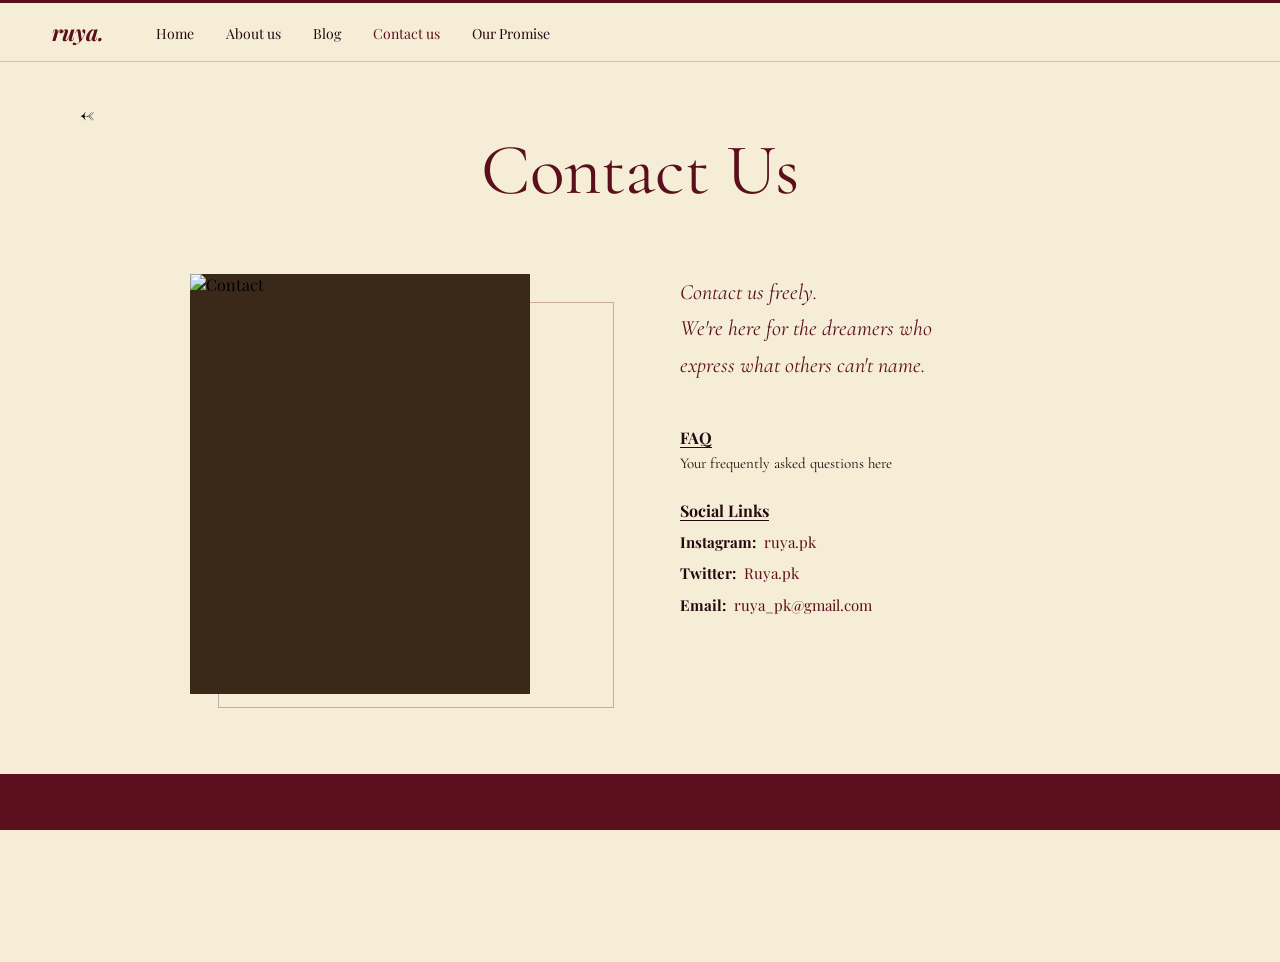
==== contact.html @ 0971ad11 "Initial commit: Ruya literary magazine website" ====
<!DOCTYPE html>
<html lang="en">
<head>
  <meta charset="UTF-8">
  <meta name="viewport" content="width=device-width, initial-scale=1.0">
  <title>Ruya — Contact Us</title>
  <link rel="stylesheet" href="style.css">
</head>
<body>

  <div class="top-accent"></div>

  <nav class="nav-light">
    <a href="index.html" class="logo">ruya.</a>
    <ul>
      <li><a href="index.html">Home</a></li>
      <li><a href="about.html">About us</a></li>
      <li><a href="gallery.html">Blog</a></li>
      <li><a href="contact.html" class="active">Contact us</a></li>
      <li><a href="promise.html">Our Promise</a></li>
    </ul>
  </nav>

  <div class="contact-page">
    <div class="contact-inner">

      <button class="back-btn contact-back" onclick="history.back()">←</button>

      <h1 class="contact-heading">Contact Us</h1>

      <div class="contact-grid">

        <div class="contact-img-wrap">
          <img
            class="contact-photo"
            src="https://picsum.photos/seed/ruya-contact/340/420"
            alt="Contact"
          >
        </div>

        <div>
          <p class="contact-quote">
            Contact us freely.<br>
            We're here for the dreamers who<br>
            express what others can't name.
          </p>

          <p class="contact-label">FAQ</p>
          <p class="contact-faq-text">Your frequently asked questions here</p>

          <p class="contact-label">Social Links</p>
          <div class="contact-socials">
            <div><strong>Instagram:</strong>&nbsp;&nbsp;<a href="#">ruya.pk</a></div>
            <div><strong>Twitter:</strong>&nbsp;&nbsp;<a href="#">Ruya.pk</a></div>
            <div><strong>Email:</strong>&nbsp;&nbsp;<a href="mailto:ruya_pk@gmail.com">ruya_pk@gmail.com</a></div>
          </div>
        </div>

      </div>
    </div>

    <div class="contact-footer-bar"></div>
  </div>

</body>
</html>
---- style.css ----
@import url('https://fonts.googleapis.com/css2?family=Playfair+Display:ital,wght@0,400;0,600;0,700;0,900;1,400;1,600;1,700&family=Cormorant+Garamond:ital,wght@0,300;0,400;0,500;0,600;1,300;1,400;1,600&family=Great+Vibes&display=swap');

*, *::before, *::after { box-sizing: border-box; margin: 0; padding: 0; }
html { scroll-behavior: smooth; }
body { font-family: 'Playfair Display', Georgia, serif; }
a { text-decoration: none; color: inherit; }
img { display: block; width: 100%; height: 100%; object-fit: cover; }
button { font-family: inherit; cursor: pointer; }

:root {
  --burg: #5B0F1D;
  --burg-deep: #38080F;
  --burg-deeper: #1C0408;
  --cream: #F5EDD5;
  --tan: #C4B497;
  --tan-card: #C8B99B;
  --dark-text: #230810;
  --text-on-dark: #F5EDD5;
}

/* ─── TOP ACCENT ─── */
.top-accent {
  height: 3px;
  background: var(--burg);
}

/* ─── LIGHT NAV ─── */
.nav-light {
  background: var(--cream);
  border-bottom: 1px solid rgba(91,15,29,0.2);
  padding: 14px 52px;
  display: flex;
  align-items: center;
  position: sticky;
  top: 0;
  z-index: 100;
}
.nav-light .logo {
  font-style: italic;
  font-weight: 700;
  font-size: 22px;
  color: var(--burg);
  margin-right: 52px;
}
.nav-light ul { list-style: none; display: flex; gap: 32px; }
.nav-light ul a { font-size: 14px; color: var(--dark-text); transition: color .2s; }
.nav-light ul a:hover, .nav-light ul a.active { color: var(--burg); }

/* ─── DARK NAV ─── */
.nav-dark {
  background: var(--burg);
  padding: 16px 52px;
  display: flex;
  align-items: center;
  justify-content: space-between;
}
.nav-dark .logo { font-style: italic; font-weight: 700; font-size: 22px; color: var(--text-on-dark); }
.nav-dark ul { list-style: none; display: flex; gap: 40px; }
.nav-dark ul a {
  font-size: 12px;
  color: var(--text-on-dark);
  letter-spacing: .14em;
  text-transform: uppercase;
  transition: opacity .2s;
}
.nav-dark ul a:hover { opacity: .7; }
.nav-dark ul a.active { text-decoration: underline; text-underline-offset: 4px; }

/* ─── BACK BTN ─── */
.back-btn {
  background: none;
  border: none;
  font-size: 22px;
  line-height: 1;
  padding: 0;
  color: inherit;
  cursor: pointer;
}

/* ══════════════════════════════
   HOME PAGE
══════════════════════════════ */
.hero {
  position: relative;
  height: 450px;
  overflow: hidden;
  background: #1a0808 url('https://picsum.photos/seed/ruya-hero/1400/600') center/cover no-repeat;
}
.hero::after {
  content: '';
  position: absolute;
  inset: 0;
  background: rgba(18,4,4,.38);
}
.hero h1 {
  font-family: 'Great Vibes', cursive;
  font-weight: 400;
  font-size: 88px;
  color: #fff;
  position: absolute;
  top: 50%;
  left: 50%;
  transform: translate(-50%,-50%);
  white-space: nowrap;
  z-index: 2;
  text-shadow: 0 2px 24px rgba(0,0,0,.45);
}

.featured-section { background: var(--cream); padding-bottom: 80px; }

.featured-card-outer {
  display: flex;
  justify-content: center;
  margin-top: -110px;
  position: relative;
  z-index: 10;
  padding-bottom: 36px;
}
.featured-card {
  width: 360px;
  height: 360px;
  box-shadow: 0 12px 48px rgba(0,0,0,.35);
  overflow: hidden;
  background: #3a1a10;
  border: 2px solid rgba(91,15,29,.15);
}

.featured-body {
  max-width: 580px;
  margin: 0 auto;
  padding: 0 24px;
}
.featured-heading {
  font-size: 22px;
  font-weight: 700;
  text-align: center;
  color: var(--dark-text);
  margin-bottom: 20px;
}
.featured-desc {
  font-family: 'Cormorant Garamond', serif;
  font-size: 17px;
  line-height: 1.85;
  text-align: justify;
  color: var(--dark-text);
  margin-bottom: 44px;
}

.reading-row {
  display: flex;
  align-items: center;
  gap: 0;
  margin-bottom: 36px;
}
.reading-label {
  font-weight: 700;
  font-size: 15px;
  color: var(--dark-text);
  min-width: 64px;
  padding-right: 16px;
  flex-shrink: 0;
}
.reading-line {
  flex: 1;
  height: 1px;
  background: var(--dark-text);
  opacity: .35;
}
.reading-accent {
  font-size: 32px;
  font-weight: 900;
  color: var(--burg);
  margin-left: 20px;
  line-height: 1;
}

.script-title {
  font-family: 'Great Vibes', cursive;
  font-size: 42px;
  font-weight: 400;
  color: var(--dark-text);
  text-align: center;
  margin-bottom: 24px;
}
.collage-strip {
  height: 108px;
  overflow: hidden;
  margin-bottom: 36px;
  background: #2a1010;
}
.collage-strip img { object-fit: cover; }

/* ══════════════════════════════
   ABOUT PAGE
══════════════════════════════ */
.about-page {
  background: var(--burg);
  min-height: 100vh;
}
.about-inner { padding: 44px 80px 80px; }
.about-grid {
  display: grid;
  grid-template-columns: 1fr 1fr;
  gap: 64px;
  align-items: center;
  max-width: 1100px;
  margin: 0 auto;
  margin-top: 32px;
}
.about-img-wrap {
  width: 100%;
  aspect-ratio: 4/3;
  overflow: hidden;
  background: var(--burg-deep);
}
.about-heading {
  font-size: 72px;
  font-weight: 700;
  color: var(--tan);
  line-height: 1.05;
  margin-bottom: 32px;
}
.about-text {
  font-family: 'Cormorant Garamond', serif;
  font-size: 16px;
  line-height: 1.9;
  color: var(--text-on-dark);
  text-align: justify;
}
.about-attribution {
  font-family: 'Great Vibes', cursive;
  font-size: 22px;
  color: var(--text-on-dark);
  text-align: right;
  margin-top: 28px;
}

/* ══════════════════════════════
   WRITERS PAGE
══════════════════════════════ */
.writers-page {
  background-color: var(--burg-deep);
  background-image:
    radial-gradient(ellipse at 30% 50%, rgba(100,20,30,.3) 0%, transparent 60%),
    radial-gradient(ellipse at 70% 20%, rgba(60,10,20,.2) 0%, transparent 50%);
  min-height: 100vh;
  position: relative;
}
.writers-inner {
  padding: 56px 80px 130px;
  display: grid;
  grid-template-columns: 1fr 1fr;
  gap: 60px;
  align-items: start;
  max-width: 1100px;
  margin: 0 auto;
}

.fw-label {
  display: flex;
  align-items: center;
  gap: 12px;
  color: var(--tan);
  font-size: 12px;
  letter-spacing: .18em;
  text-transform: uppercase;
  margin-bottom: 16px;
}
.fw-label::before, .fw-label::after {
  content: '';
  width: 36px;
  height: 1px;
  background: var(--tan);
}
.fw-badge {
  display: inline-block;
  border: 1px solid rgba(245,237,213,.6);
  color: var(--text-on-dark);
  font-size: 12px;
  padding: 4px 14px;
  border-radius: 20px;
  margin-bottom: 22px;
}
.fw-name {
  font-size: 78px;
  line-height: .95;
  color: var(--text-on-dark);
  margin-bottom: 32px;
  font-weight: 400;
}
.fw-name .italic { font-style: italic; display: block; }
.fw-bio {
  font-family: 'Cormorant Garamond', serif;
  font-style: italic;
  font-size: 17px;
  line-height: 1.8;
  color: var(--text-on-dark);
  max-width: 380px;
  margin-bottom: 36px;
}
.fw-btn {
  background: transparent;
  border: 1.5px solid var(--text-on-dark);
  color: var(--text-on-dark);
  padding: 12px 30px;
  border-radius: 24px;
  font-size: 14px;
  transition: all .25s;
}
.fw-btn:hover { background: var(--text-on-dark); color: var(--burg); }

.fw-photo-col { position: relative; padding-right: 52px; }
.fw-photo {
  width: 100%;
  max-width: 320px;
  aspect-ratio: 3/4;
  overflow: hidden;
  background: #2a1010;
  margin: 0 auto;
  border: 2px solid rgba(245,237,213,.15);
  position: relative;
}
.fw-photo::before {
  content: '';
  position: absolute;
  top: 8px; left: 8px; right: -8px; bottom: -8px;
  border: 1px solid rgba(245,237,213,.1);
  z-index: -1;
  pointer-events: none;
}
.fw-rotated {
  position: absolute;
  right: 4px;
  top: 50%;
  transform: translateY(-50%) rotate(90deg);
  font-size: 10px;
  letter-spacing: .2em;
  color: var(--text-on-dark);
  white-space: nowrap;
  text-transform: uppercase;
}

.fw-issue-no {
  padding: 0 80px;
  color: rgba(245,237,213,.55);
  font-size: 11px;
  letter-spacing: .1em;
  position: absolute;
  bottom: 72px;
  left: 0;
}

.writers-footer {
  position: absolute;
  bottom: 0; left: 0; right: 0;
  border-top: 1px solid rgba(245,237,213,.2);
  padding: 18px 80px;
  display: flex;
  justify-content: space-between;
  align-items: center;
  color: var(--text-on-dark);
  font-size: 11px;
  letter-spacing: .12em;
  text-transform: uppercase;
}
.writers-footer a { color: var(--text-on-dark); transition: opacity .2s; }
.writers-footer a:hover { opacity: .65; }

/* ══════════════════════════════
   GALLERY PAGE
══════════════════════════════ */
.gallery-page {
  min-height: 100vh;
  background-color: #1C0408;
  background-image:
    radial-gradient(ellipse 700px 450px at 8% 85%, rgba(140,30,50,.38) 0%, transparent 100%),
    radial-gradient(ellipse 500px 350px at 88% 15%, rgba(100,15,25,.3) 0%, transparent 100%),
    radial-gradient(ellipse 600px 500px at 50% 100%, rgba(80,10,20,.28) 0%, transparent 100%),
    radial-gradient(ellipse 350px 250px at 92% 65%, rgba(120,25,40,.2) 0%, transparent 100%),
    radial-gradient(ellipse 280px 220px at 4% 35%, rgba(90,15,25,.22) 0%, transparent 100%),
    radial-gradient(ellipse 200px 180px at 60% 40%, rgba(70,8,15,.15) 0%, transparent 100%);
}

.gallery-header-bar {
  padding: 28px 60px 16px;
  display: flex;
  justify-content: space-between;
  align-items: flex-start;
}
.gallery-brand { display: flex; flex-direction: column; gap: 8px; }
.gallery-brand-top { display: flex; align-items: center; gap: 14px; }
.gallery-icon { font-size: 28px; color: var(--text-on-dark); line-height: 1; }
.gallery-brand-name { font-size: 26px; font-weight: 700; color: var(--text-on-dark); }
.gallery-brand-sub {
  font-style: italic;
  font-size: 14px;
  color: rgba(245,237,213,.75);
  padding-left: 42px;
}
.gallery-home-btn {
  background: var(--tan-card);
  color: var(--dark-text);
  border: none;
  padding: 10px 28px;
  font-size: 14px;
  border-radius: 2px;
  transition: opacity .2s;
}
.gallery-home-btn:hover { opacity: .85; }

.gallery-meta-bar {
  padding: 0 60px 20px;
  display: flex;
  justify-content: space-between;
  color: rgba(245,237,213,.65);
  font-size: 13px;
}

.gallery-grid {
  display: grid;
  grid-template-columns: repeat(3, 1fr);
  gap: 22px;
  padding: 0 60px 40px;
}

.issue-card {
  background: var(--tan-card);
  border-radius: 6px;
  overflow: hidden;
  transition: transform .25s;
}
.issue-card:hover { transform: translateY(-3px); }

.issue-thumb {
  height: 168px;
  overflow: hidden;
  background: #1a0a0a;
}
.issue-thumb img { transition: transform .35s; }
.issue-card:hover .issue-thumb img { transform: scale(1.05); }

.issue-body { padding: 16px 18px 20px; }

.issue-title-row {
  display: flex;
  justify-content: space-between;
  align-items: flex-start;
  gap: 8px;
  margin-bottom: 4px;
}
.issue-title { font-size: 15px; font-weight: 600; color: var(--dark-text); line-height: 1.3; }
.issue-arrow { font-size: 18px; color: var(--dark-text); flex-shrink: 0; margin-top: 2px; }
.issue-meta {
  font-size: 12px;
  color: var(--dark-text);
  margin-bottom: 10px;
  font-family: 'Cormorant Garamond', serif;
}
.issue-desc {
  font-size: 13px;
  color: var(--dark-text);
  line-height: 1.65;
  font-family: 'Cormorant Garamond', serif;
}

.pagination-wrap {
  display: flex;
  justify-content: center;
  gap: 6px;
  padding: 16px 0 64px;
}
.pg-btn {
  width: 36px;
  height: 36px;
  display: flex;
  align-items: center;
  justify-content: center;
  background: transparent;
  border: 1px solid rgba(245,237,213,.4);
  color: var(--text-on-dark);
  font-size: 14px;
  border-radius: 2px;
  transition: all .2s;
}
.pg-btn:hover { background: rgba(245,237,213,.12); }
.pg-btn.active { background: var(--tan-card); border-color: var(--tan-card); color: var(--dark-text); }

/* ══════════════════════════════
   CONTACT PAGE
══════════════════════════════ */
.contact-page { background: var(--cream); min-height: 100vh; }
.contact-inner { padding: 40px 80px 0; }

.contact-heading {
  font-family: 'Cormorant Garamond', serif;
  font-size: 72px;
  font-weight: 400;
  color: var(--burg);
  text-align: center;
  margin-bottom: 60px;
}
.contact-grid {
  display: grid;
  grid-template-columns: 1fr 1fr;
  gap: 80px;
  max-width: 900px;
  margin: 0 auto;
  align-items: start;
}
.contact-img-wrap {
  position: relative;
  display: inline-block;
}
.contact-img-wrap::after {
  content: '';
  position: absolute;
  bottom: -14px;
  right: -14px;
  width: calc(100% - 14px);
  height: calc(100% - 14px);
  border: 1.5px solid rgba(91,15,29,.3);
  z-index: 0;
}
.contact-photo {
  width: 340px;
  height: 420px;
  display: block;
  position: relative;
  z-index: 1;
  background: #3a2818;
  object-fit: cover;
}

.contact-quote {
  font-family: 'Cormorant Garamond', serif;
  font-style: italic;
  font-size: 22px;
  color: var(--burg);
  line-height: 1.65;
  margin-bottom: 44px;
}
.contact-label {
  font-size: 16px;
  font-weight: 700;
  color: var(--dark-text);
  text-decoration: underline;
  text-underline-offset: 3px;
  margin-bottom: 6px;
}
.contact-faq-text {
  font-family: 'Cormorant Garamond', serif;
  font-size: 15px;
  color: var(--dark-text);
  margin-bottom: 28px;
}
.contact-socials {
  font-size: 15px;
  color: var(--dark-text);
  line-height: 2.1;
}
.contact-socials strong { font-weight: 700; }
.contact-socials a { color: var(--burg); }

.contact-footer-bar {
  height: 56px;
  background: var(--burg);
  margin-top: 80px;
}

/* ══════════════════════════════
   PROMISE PAGE
══════════════════════════════ */
.promise-page {
  background: var(--cream);
  min-height: 100vh;
  padding: 20px;
}
.promise-inner {
  border: 2.5px solid var(--burg);
  min-height: calc(100vh - 40px);
  padding: 36px 80px 56px;
  display: flex;
  flex-direction: column;
  align-items: center;
}
.promise-top-bar {
  width: 100%;
  display: flex;
  justify-content: space-between;
  align-items: flex-start;
  margin-bottom: 28px;
}
.promise-home-btn {
  background: var(--burg);
  color: var(--text-on-dark);
  border: none;
  padding: 10px 28px;
  font-size: 14px;
  border-radius: 3px;
  transition: opacity .2s;
}
.promise-home-btn:hover { opacity: .82; }

.promise-books { font-size: 54px; text-align: center; margin-bottom: 14px; line-height: 1; }
.promise-subtitle {
  font-family: 'Cormorant Garamond', serif;
  font-style: italic;
  font-size: 21px;
  color: var(--burg);
  text-align: center;
  margin-bottom: 40px;
}
.promise-main {
  font-size: 26px;
  font-weight: 700;
  color: var(--burg);
  text-align: justify;
  max-width: 720px;
  line-height: 1.6;
  margin-bottom: 60px;
}
.promise-photos {
  display: grid;
  grid-template-columns: repeat(3, 1fr);
  gap: 30px;
  width: 100%;
  max-width: 880px;
  margin-bottom: 44px;
}
.promise-photo {
  aspect-ratio: 4/3;
  overflow: hidden;
  background: #2a1808;
}
.promise-sig {
  font-family: 'Great Vibes', cursive;
  font-size: 46px;
  color: var(--burg);
  margin-top: auto;
}
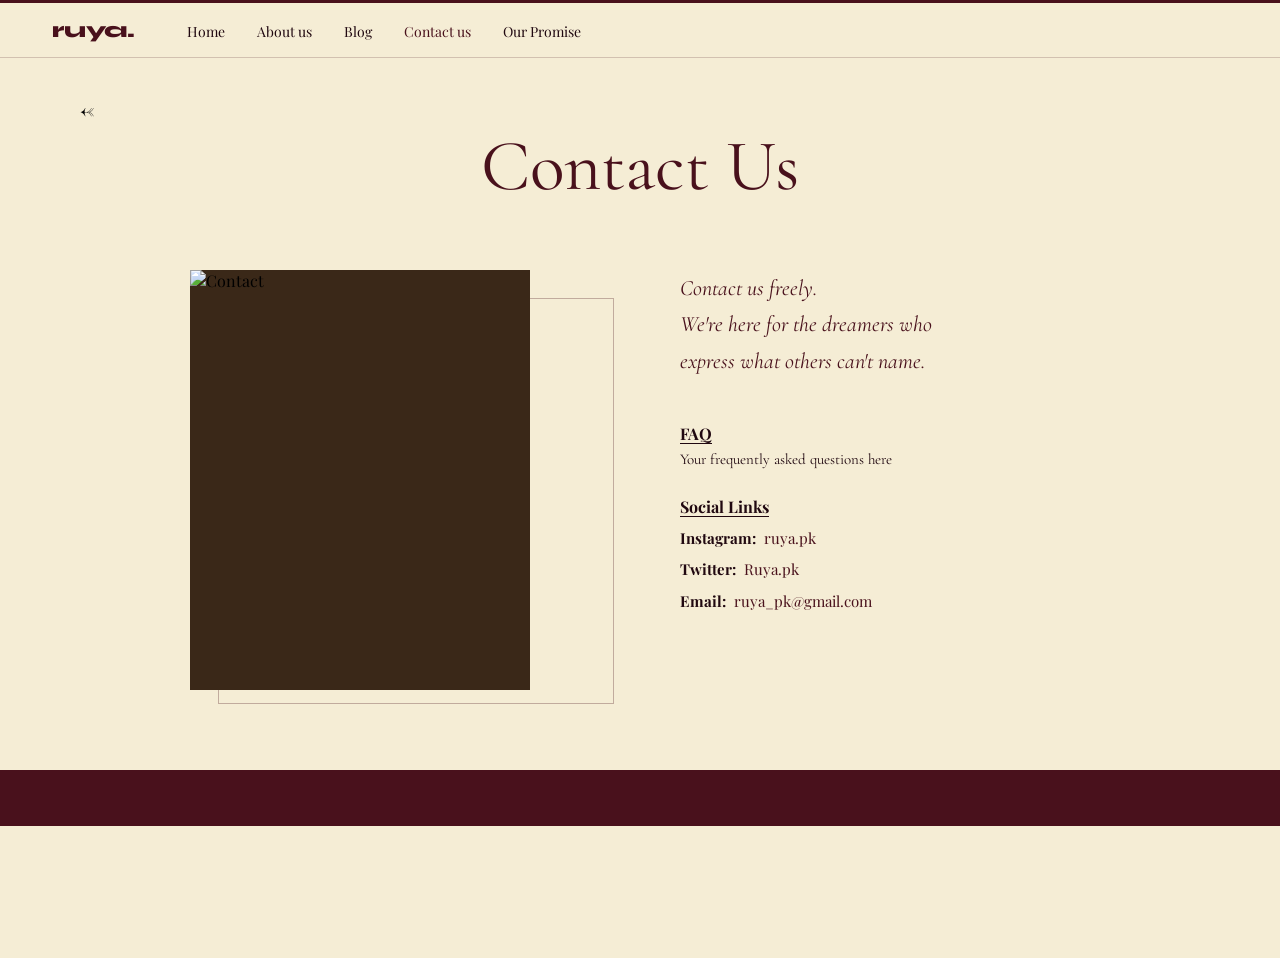
==== commit bb7ce69f: "Update color to #49111C, Syne ExtraBold logo, real featured image, mobile responsive" ====
--- a/contact.html
+++ b/contact.html
@@ -12,6 +12,9 @@
 
   <nav class="nav-light">
     <a href="index.html" class="logo">ruya.</a>
+    <button class="nav-toggle" aria-label="Toggle menu" onclick="this.nextElementSibling.classList.toggle('open')">
+      <span></span><span></span><span></span>
+    </button>
     <ul>
       <li><a href="index.html">Home</a></li>
       <li><a href="about.html">About us</a></li>
--- a/style.css
+++ b/style.css
@@ -1,4 +1,4 @@
-@import url('https://fonts.googleapis.com/css2?family=Playfair+Display:ital,wght@0,400;0,600;0,700;0,900;1,400;1,600;1,700&family=Cormorant+Garamond:ital,wght@0,300;0,400;0,500;0,600;1,300;1,400;1,600&family=Great+Vibes&display=swap');
+@import url('https://fonts.googleapis.com/css2?family=Playfair+Display:ital,wght@0,400;0,600;0,700;0,900;1,400;1,600;1,700&family=Cormorant+Garamond:ital,wght@0,300;0,400;0,500;0,600;1,300;1,400;1,600&family=Great+Vibes&family=Syne:wght@800&display=swap');
 
 *, *::before, *::after { box-sizing: border-box; margin: 0; padding: 0; }
 html { scroll-behavior: smooth; }
@@ -8,26 +8,23 @@
 button { font-family: inherit; cursor: pointer; }
 
 :root {
-  --burg: #5B0F1D;
-  --burg-deep: #38080F;
-  --burg-deeper: #1C0408;
+  --burg: #49111C;
+  --burg-deep: #2D080F;
+  --burg-deeper: #180306;
   --cream: #F5EDD5;
   --tan: #C4B497;
   --tan-card: #C8B99B;
-  --dark-text: #230810;
+  --dark-text: #200810;
   --text-on-dark: #F5EDD5;
 }
 
 /* ─── TOP ACCENT ─── */
-.top-accent {
-  height: 3px;
-  background: var(--burg);
-}
+.top-accent { height: 3px; background: var(--burg); }
 
 /* ─── LIGHT NAV ─── */
 .nav-light {
   background: var(--cream);
-  border-bottom: 1px solid rgba(91,15,29,0.2);
+  border-bottom: 1px solid rgba(73,17,28,0.2);
   padding: 14px 52px;
   display: flex;
   align-items: center;
@@ -36,15 +33,37 @@
   z-index: 100;
 }
 .nav-light .logo {
-  font-style: italic;
-  font-weight: 700;
+  font-family: 'Syne', sans-serif;
+  font-weight: 800;
+  font-style: normal;
   font-size: 22px;
   color: var(--burg);
   margin-right: 52px;
+  letter-spacing: -.01em;
 }
 .nav-light ul { list-style: none; display: flex; gap: 32px; }
 .nav-light ul a { font-size: 14px; color: var(--dark-text); transition: color .2s; }
 .nav-light ul a:hover, .nav-light ul a.active { color: var(--burg); }
+
+/* Hamburger toggle (mobile) */
+.nav-toggle {
+  display: none;
+  background: none;
+  border: none;
+  cursor: pointer;
+  margin-left: auto;
+  flex-direction: column;
+  gap: 5px;
+  padding: 4px;
+}
+.nav-toggle span {
+  display: block;
+  width: 22px;
+  height: 2px;
+  background: var(--burg);
+  border-radius: 2px;
+  transition: all .25s;
+}
 
 /* ─── DARK NAV ─── */
 .nav-dark {
@@ -54,7 +73,14 @@
   align-items: center;
   justify-content: space-between;
 }
-.nav-dark .logo { font-style: italic; font-weight: 700; font-size: 22px; color: var(--text-on-dark); }
+.nav-dark .logo {
+  font-family: 'Syne', sans-serif;
+  font-weight: 800;
+  font-style: normal;
+  font-size: 22px;
+  color: var(--text-on-dark);
+  letter-spacing: -.01em;
+}
 .nav-dark ul { list-style: none; display: flex; gap: 40px; }
 .nav-dark ul a {
   font-size: 12px;
@@ -84,13 +110,13 @@
   position: relative;
   height: 450px;
   overflow: hidden;
-  background: #1a0808 url('https://picsum.photos/seed/ruya-hero/1400/600') center/cover no-repeat;
+  background: #180606 url('https://picsum.photos/seed/ruya-hero/1400/600') center/cover no-repeat;
 }
 .hero::after {
   content: '';
   position: absolute;
   inset: 0;
-  background: rgba(18,4,4,.38);
+  background: rgba(15,3,3,.4);
 }
 .hero h1 {
   font-family: 'Great Vibes', cursive;
@@ -103,7 +129,7 @@
   transform: translate(-50%,-50%);
   white-space: nowrap;
   z-index: 2;
-  text-shadow: 0 2px 24px rgba(0,0,0,.45);
+  text-shadow: 0 2px 24px rgba(0,0,0,.5);
 }
 
 .featured-section { background: var(--cream); padding-bottom: 80px; }
@@ -122,7 +148,7 @@
   box-shadow: 0 12px 48px rgba(0,0,0,.35);
   overflow: hidden;
   background: #3a1a10;
-  border: 2px solid rgba(91,15,29,.15);
+  border: 2px solid rgba(73,17,28,.15);
 }
 
 .featured-body {
@@ -149,7 +175,6 @@
 .reading-row {
   display: flex;
   align-items: center;
-  gap: 0;
   margin-bottom: 36px;
 }
 .reading-label {
@@ -188,15 +213,11 @@
   margin-bottom: 36px;
   background: #2a1010;
 }
-.collage-strip img { object-fit: cover; }
 
 /* ══════════════════════════════
    ABOUT PAGE
 ══════════════════════════════ */
-.about-page {
-  background: var(--burg);
-  min-height: 100vh;
-}
+.about-page { background: var(--burg); min-height: 100vh; }
 .about-inner { padding: 44px 80px 80px; }
 .about-grid {
   display: grid;
@@ -204,8 +225,7 @@
   gap: 64px;
   align-items: center;
   max-width: 1100px;
-  margin: 0 auto;
-  margin-top: 32px;
+  margin: 32px auto 0;
 }
 .about-img-wrap {
   width: 100%;
@@ -241,8 +261,8 @@
 .writers-page {
   background-color: var(--burg-deep);
   background-image:
-    radial-gradient(ellipse at 30% 50%, rgba(100,20,30,.3) 0%, transparent 60%),
-    radial-gradient(ellipse at 70% 20%, rgba(60,10,20,.2) 0%, transparent 50%);
+    radial-gradient(ellipse at 30% 50%, rgba(73,17,28,.3) 0%, transparent 60%),
+    radial-gradient(ellipse at 70% 20%, rgba(45,8,15,.25) 0%, transparent 50%);
   min-height: 100vh;
   position: relative;
 }
@@ -339,7 +359,6 @@
   white-space: nowrap;
   text-transform: uppercase;
 }
-
 .fw-issue-no {
   padding: 0 80px;
   color: rgba(245,237,213,.55);
@@ -349,7 +368,6 @@
   bottom: 72px;
   left: 0;
 }
-
 .writers-footer {
   position: absolute;
   bottom: 0; left: 0; right: 0;
@@ -371,14 +389,13 @@
 ══════════════════════════════ */
 .gallery-page {
   min-height: 100vh;
-  background-color: #1C0408;
+  background-color: #180306;
   background-image:
-    radial-gradient(ellipse 700px 450px at 8% 85%, rgba(140,30,50,.38) 0%, transparent 100%),
-    radial-gradient(ellipse 500px 350px at 88% 15%, rgba(100,15,25,.3) 0%, transparent 100%),
-    radial-gradient(ellipse 600px 500px at 50% 100%, rgba(80,10,20,.28) 0%, transparent 100%),
-    radial-gradient(ellipse 350px 250px at 92% 65%, rgba(120,25,40,.2) 0%, transparent 100%),
-    radial-gradient(ellipse 280px 220px at 4% 35%, rgba(90,15,25,.22) 0%, transparent 100%),
-    radial-gradient(ellipse 200px 180px at 60% 40%, rgba(70,8,15,.15) 0%, transparent 100%);
+    radial-gradient(ellipse 700px 450px at 8% 85%, rgba(120,25,42,.4) 0%, transparent 100%),
+    radial-gradient(ellipse 500px 350px at 88% 15%, rgba(90,12,22,.32) 0%, transparent 100%),
+    radial-gradient(ellipse 600px 500px at 50% 100%, rgba(70,8,18,.3) 0%, transparent 100%),
+    radial-gradient(ellipse 350px 250px at 92% 65%, rgba(100,20,35,.22) 0%, transparent 100%),
+    radial-gradient(ellipse 280px 220px at 4% 35%, rgba(80,12,22,.24) 0%, transparent 100%);
 }
 
 .gallery-header-bar {
@@ -415,14 +432,12 @@
   color: rgba(245,237,213,.65);
   font-size: 13px;
 }
-
 .gallery-grid {
   display: grid;
   grid-template-columns: repeat(3, 1fr);
   gap: 22px;
   padding: 0 60px 40px;
 }
-
 .issue-card {
   background: var(--tan-card);
   border-radius: 6px;
@@ -430,17 +445,10 @@
   transition: transform .25s;
 }
 .issue-card:hover { transform: translateY(-3px); }
-
-.issue-thumb {
-  height: 168px;
-  overflow: hidden;
-  background: #1a0a0a;
-}
+.issue-thumb { height: 168px; overflow: hidden; background: #1a0a0a; }
 .issue-thumb img { transition: transform .35s; }
 .issue-card:hover .issue-thumb img { transform: scale(1.05); }
-
 .issue-body { padding: 16px 18px 20px; }
-
 .issue-title-row {
   display: flex;
   justify-content: space-between;
@@ -490,7 +498,6 @@
 ══════════════════════════════ */
 .contact-page { background: var(--cream); min-height: 100vh; }
 .contact-inner { padding: 40px 80px 0; }
-
 .contact-heading {
   font-family: 'Cormorant Garamond', serif;
   font-size: 72px;
@@ -507,18 +514,14 @@
   margin: 0 auto;
   align-items: start;
 }
-.contact-img-wrap {
-  position: relative;
-  display: inline-block;
-}
+.contact-img-wrap { position: relative; display: inline-block; }
 .contact-img-wrap::after {
   content: '';
   position: absolute;
-  bottom: -14px;
-  right: -14px;
+  bottom: -14px; right: -14px;
   width: calc(100% - 14px);
   height: calc(100% - 14px);
-  border: 1.5px solid rgba(91,15,29,.3);
+  border: 1.5px solid rgba(73,17,28,.3);
   z-index: 0;
 }
 .contact-photo {
@@ -530,7 +533,6 @@
   background: #3a2818;
   object-fit: cover;
 }
-
 .contact-quote {
   font-family: 'Cormorant Garamond', serif;
   font-style: italic;
@@ -553,28 +555,15 @@
   color: var(--dark-text);
   margin-bottom: 28px;
 }
-.contact-socials {
-  font-size: 15px;
-  color: var(--dark-text);
-  line-height: 2.1;
-}
+.contact-socials { font-size: 15px; color: var(--dark-text); line-height: 2.1; }
 .contact-socials strong { font-weight: 700; }
 .contact-socials a { color: var(--burg); }
-
-.contact-footer-bar {
-  height: 56px;
-  background: var(--burg);
-  margin-top: 80px;
-}
+.contact-footer-bar { height: 56px; background: var(--burg); margin-top: 80px; }
 
 /* ══════════════════════════════
    PROMISE PAGE
 ══════════════════════════════ */
-.promise-page {
-  background: var(--cream);
-  min-height: 100vh;
-  padding: 20px;
-}
+.promise-page { background: var(--cream); min-height: 100vh; padding: 20px; }
 .promise-inner {
   border: 2.5px solid var(--burg);
   min-height: calc(100vh - 40px);
@@ -600,7 +589,6 @@
   transition: opacity .2s;
 }
 .promise-home-btn:hover { opacity: .82; }
-
 .promise-books { font-size: 54px; text-align: center; margin-bottom: 14px; line-height: 1; }
 .promise-subtitle {
   font-family: 'Cormorant Garamond', serif;
@@ -627,14 +615,126 @@
   max-width: 880px;
   margin-bottom: 44px;
 }
-.promise-photo {
-  aspect-ratio: 4/3;
-  overflow: hidden;
-  background: #2a1808;
-}
+.promise-photo { aspect-ratio: 4/3; overflow: hidden; background: #2a1808; }
 .promise-sig {
   font-family: 'Great Vibes', cursive;
   font-size: 46px;
   color: var(--burg);
   margin-top: auto;
 }
+
+/* ══════════════════════════════
+   MOBILE RESPONSIVE
+══════════════════════════════ */
+@media (max-width: 768px) {
+
+  /* Light nav */
+  .nav-light {
+    padding: 14px 20px;
+    flex-wrap: wrap;
+    position: relative;
+  }
+  .nav-light .logo { margin-right: auto; font-size: 20px; }
+  .nav-toggle { display: flex; }
+  .nav-light ul {
+    display: none;
+    flex-direction: column;
+    width: 100%;
+    gap: 0;
+    padding: 8px 0 12px;
+    border-top: 1px solid rgba(73,17,28,.15);
+    margin-top: 10px;
+  }
+  .nav-light ul.open { display: flex; }
+  .nav-light ul li a {
+    display: block;
+    padding: 10px 4px;
+    font-size: 15px;
+  }
+
+  /* Dark nav */
+  .nav-dark {
+    padding: 14px 20px;
+    flex-wrap: wrap;
+    gap: 12px;
+  }
+  .nav-dark ul {
+    gap: 16px;
+    flex-wrap: wrap;
+  }
+  .nav-dark ul a { font-size: 11px; letter-spacing: .08em; }
+
+  /* Hero */
+  .hero { height: 300px; }
+  .hero h1 { font-size: 52px; }
+
+  /* Featured card */
+  .featured-card-outer { margin-top: -70px; }
+  .featured-card { width: 260px; height: 260px; }
+  .featured-body { padding: 0 16px; }
+  .featured-heading { font-size: 18px; }
+  .featured-desc { font-size: 15px; }
+  .script-title { font-size: 32px; }
+
+  /* About */
+  .about-inner { padding: 28px 20px 60px; }
+  .about-grid { grid-template-columns: 1fr; gap: 32px; }
+  .about-heading { font-size: 44px; }
+  .about-text { font-size: 15px; }
+
+  /* Writers */
+  .writers-inner {
+    grid-template-columns: 1fr;
+    padding: 36px 20px 100px;
+    gap: 40px;
+  }
+  .fw-name { font-size: 52px; }
+  .fw-photo-col { padding-right: 0; }
+  .fw-rotated { display: none; }
+  .fw-issue-no { padding: 0 20px; }
+  .writers-footer {
+    padding: 14px 20px;
+    font-size: 10px;
+    flex-wrap: wrap;
+    gap: 6px;
+  }
+  .writers-footer span { display: none; }
+
+  /* Gallery */
+  .gallery-header-bar { padding: 20px 20px 12px; flex-wrap: wrap; gap: 14px; }
+  .gallery-brand-sub { padding-left: 0; font-size: 12px; }
+  .gallery-meta-bar { padding: 0 20px 14px; }
+  .gallery-grid {
+    grid-template-columns: 1fr;
+    padding: 0 20px 32px;
+    gap: 18px;
+  }
+
+  /* Contact */
+  .contact-inner { padding: 28px 20px 0; }
+  .contact-heading { font-size: 44px; margin-bottom: 36px; }
+  .contact-grid { grid-template-columns: 1fr; gap: 40px; }
+  .contact-img-wrap { display: block; }
+  .contact-photo { width: 100%; height: 280px; }
+  .contact-img-wrap::after { display: none; }
+  .contact-quote { font-size: 18px; }
+  .contact-footer-bar { margin-top: 48px; }
+
+  /* Promise */
+  .promise-page { padding: 12px; }
+  .promise-inner {
+    padding: 24px 20px 40px;
+    min-height: calc(100vh - 24px);
+  }
+  .promise-main { font-size: 18px; }
+  .promise-photos { grid-template-columns: 1fr; gap: 16px; max-width: 100%; }
+  .promise-sig { font-size: 36px; }
+}
+
+@media (max-width: 480px) {
+  .hero h1 { font-size: 40px; }
+  .about-heading { font-size: 36px; }
+  .fw-name { font-size: 42px; }
+  .contact-heading { font-size: 36px; }
+  .gallery-brand-name { font-size: 20px; }
+}
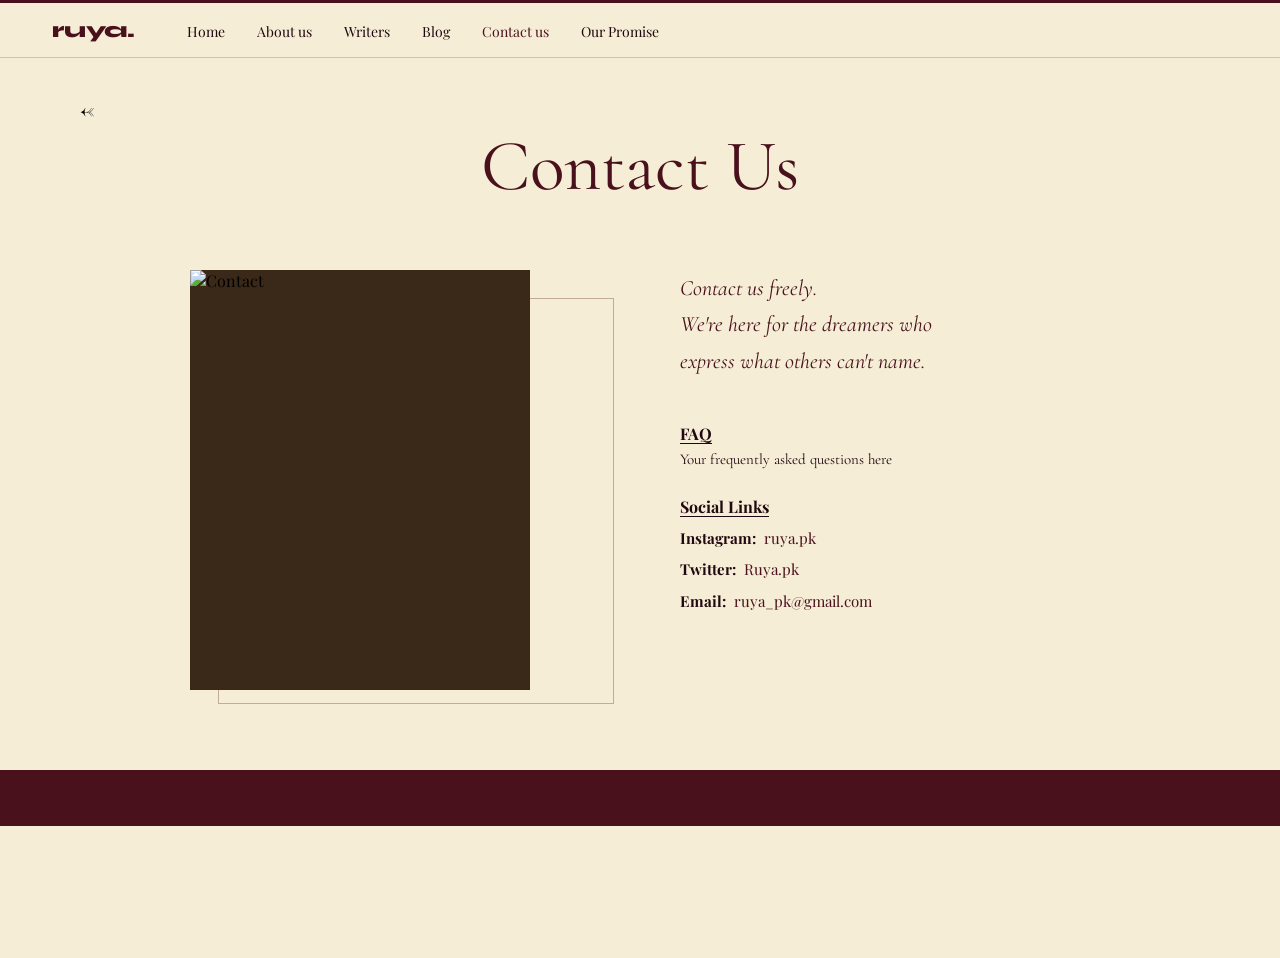
==== commit fde24f2a: "Add Writers to all navs, mobile hamburger on dark nav" ====
--- a/contact.html
+++ b/contact.html
@@ -18,6 +18,7 @@
     <ul>
       <li><a href="index.html">Home</a></li>
       <li><a href="about.html">About us</a></li>
+      <li><a href="writers.html">Writers</a></li>
       <li><a href="gallery.html">Blog</a></li>
       <li><a href="contact.html" class="active">Contact us</a></li>
       <li><a href="promise.html">Our Promise</a></li>
--- a/style.css
+++ b/style.css
@@ -64,6 +64,8 @@
   border-radius: 2px;
   transition: all .25s;
 }
+/* dark variant hidden by default, shown on mobile via media query */
+.nav-toggle-dark { display: none; }
 
 /* ─── DARK NAV ─── */
 .nav-dark {
@@ -176,26 +178,27 @@
   display: flex;
   align-items: center;
   margin-bottom: 36px;
+  min-height: 52px;
 }
 .reading-label {
   font-weight: 700;
   font-size: 15px;
   color: var(--dark-text);
-  min-width: 64px;
   padding-right: 16px;
   flex-shrink: 0;
 }
-.reading-line {
-  flex: 1;
-  height: 1px;
+.reading-vline {
+  width: 1px;
+  height: 52px;
   background: var(--dark-text);
-  opacity: .35;
+  opacity: .4;
+  flex-shrink: 0;
 }
 .reading-accent {
   font-size: 32px;
   font-weight: 900;
   color: var(--burg);
-  margin-left: 20px;
+  margin-left: auto;
   line-height: 1;
 }
 
@@ -589,7 +592,18 @@
   transition: opacity .2s;
 }
 .promise-home-btn:hover { opacity: .82; }
-.promise-books { font-size: 54px; text-align: center; margin-bottom: 14px; line-height: 1; }
+.promise-sticker {
+  width: 140px;
+  margin-bottom: 20px;
+  transform: rotate(-3deg);
+  filter: drop-shadow(0 4px 12px rgba(73,17,28,.18));
+}
+.promise-sticker img {
+  width: 100%;
+  height: auto;
+  object-fit: contain;
+  border-radius: 4px;
+}
 .promise-subtitle {
   font-family: 'Cormorant Garamond', serif;
   font-style: italic;
@@ -656,13 +670,27 @@
   .nav-dark {
     padding: 14px 20px;
     flex-wrap: wrap;
-    gap: 12px;
-  }
+    position: relative;
+  }
+  .nav-dark .logo { margin-right: auto; }
+  .nav-toggle-dark { display: flex; }
+  .nav-toggle-dark span { background: var(--text-on-dark); }
   .nav-dark ul {
-    gap: 16px;
-    flex-wrap: wrap;
-  }
-  .nav-dark ul a { font-size: 11px; letter-spacing: .08em; }
+    display: none;
+    flex-direction: column;
+    width: 100%;
+    gap: 0;
+    border-top: 1px solid rgba(245,237,213,.15);
+    margin-top: 10px;
+    padding: 8px 0 12px;
+  }
+  .nav-dark ul.open { display: flex; }
+  .nav-dark ul a {
+    display: block;
+    padding: 10px 4px;
+    font-size: 13px;
+    letter-spacing: .1em;
+  }
 
   /* Hero */
   .hero { height: 300px; }
